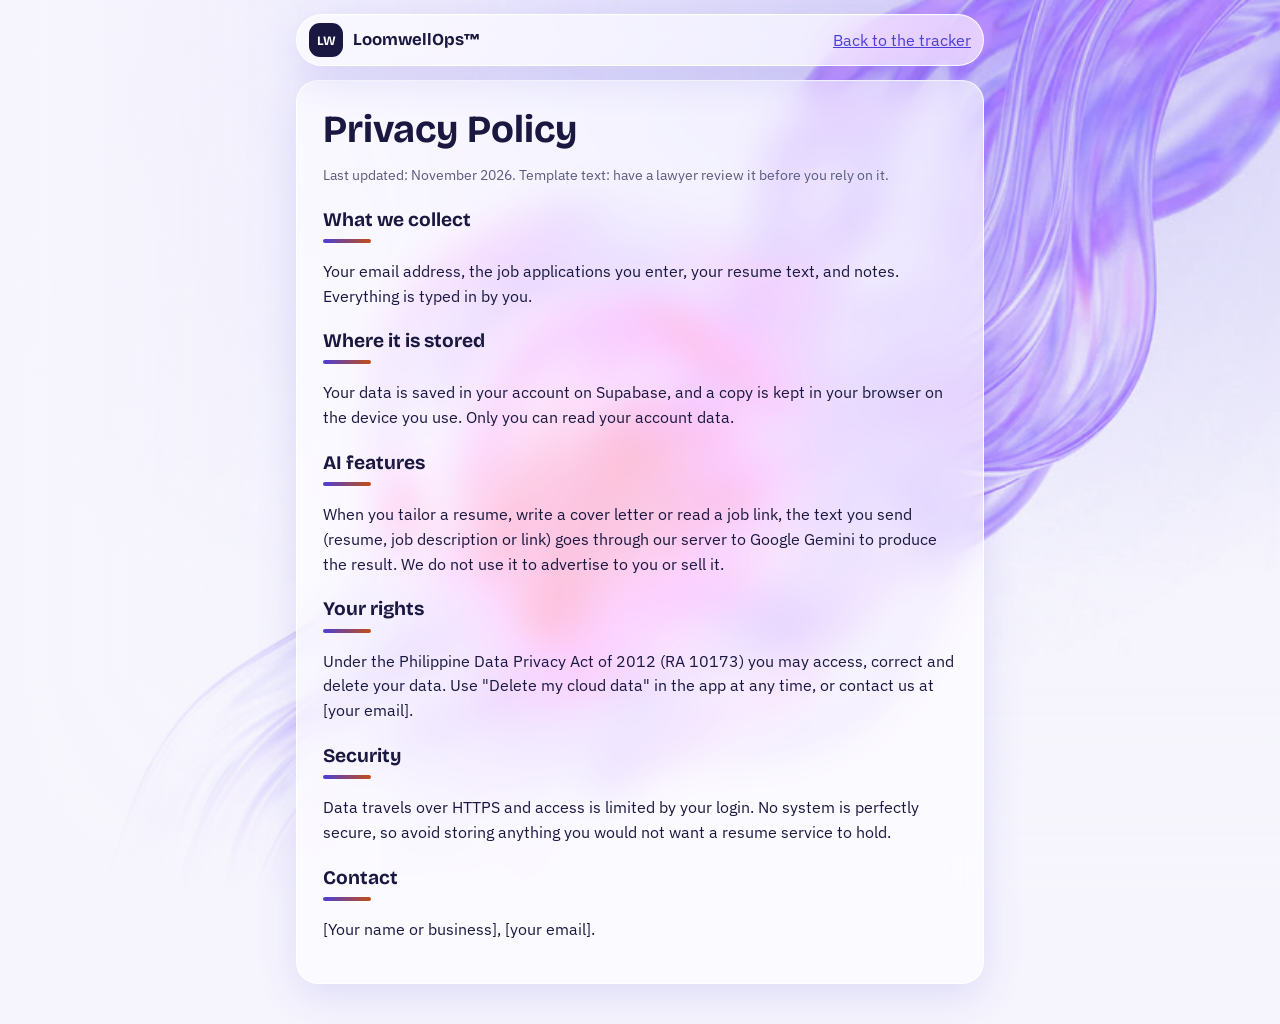
==== privacy.html @ 44b45380 "Add files via upload" ====
<!DOCTYPE html><html lang="en"><head><meta charset="utf-8"><meta name="viewport" content="width=device-width, initial-scale=1"><title>Privacy Policy | LoomwellOps™</title>
<link href="https://fonts.googleapis.com/css2?family=Bricolage+Grotesque:opsz,wght@12..96,500;12..96,700&family=IBM+Plex+Sans:wght@400;500&display=swap" rel="stylesheet"><link rel="stylesheet" href="style.css?v=2"></head>
<body><div class="bg" aria-hidden="true"></div><main style="max-width:720px"><header class="top"><span class="brand"><i>LW</i><b>LoomwellOps™</b></span><div class="tr"><a href="./">Back to the tracker</a></div></header>
<div class="panel" style="padding:1.6rem"><h1>Privacy Policy</h1><p class="note">Last updated: November 2026. Template text: have a lawyer review it before you rely on it.</p><h2>What we collect</h2><p>Your email address, the job applications you enter, your resume text, and notes. Everything is typed in by you.</p>
<h2>Where it is stored</h2><p>Your data is saved in your account on Supabase, and a copy is kept in your browser on the device you use. Only you can read your account data.</p>
<h2>AI features</h2><p>When you tailor a resume, write a cover letter or read a job link, the text you send (resume, job description or link) goes through our server to Google Gemini to produce the result. We do not use it to advertise to you or sell it.</p>
<h2>Your rights</h2><p>Under the Philippine Data Privacy Act of 2012 (RA 10173) you may access, correct and delete your data. Use "Delete my cloud data" in the app at any time, or contact us at [your email].</p>
<h2>Security</h2><p>Data travels over HTTPS and access is limited by your login. No system is perfectly secure, so avoid storing anything you would not want a resume service to hold.</p>
<h2>Contact</h2><p>[Your name or business], [your email].</p></div></main></body></html>
---- style.css ----
:root{box-sizing:border-box;padding-top:env(safe-area-inset-top,0px);padding-bottom:env(safe-area-inset-bottom,0px);--bg:#f6f5fd;--surface:#fff;--ink:#1a1840;--muted:#5b5a7d;--line:#dedcf2;--accent:#4b3fd6;--accent-ink:#fff;--mark:#f3c76b;--g2:#c24e17;--glow:rgba(75,63,214,.18);--bgimg:url(bg-light.webp)}
@media (prefers-color-scheme:dark){:root:not([data-theme="light"]){--bg:#13112b;--surface:#1d1a3f;--ink:#ecebfa;--muted:#a8a6cf;--line:#2f2b5e;--accent:#9c93ff;--accent-ink:#13112b;--mark:#c99a2e;--g2:#ff9a76;--glow:rgba(156,147,255,.38);--bgimg:url(bg.jpg)}}
:root[data-theme="dark"]{--bg:#13112b;--surface:#1d1a3f;--ink:#ecebfa;--muted:#a8a6cf;--line:#2f2b5e;--accent:#9c93ff;--accent-ink:#13112b;--mark:#c99a2e;--g2:#ff9a76;--glow:rgba(156,147,255,.38);--bgimg:url(bg.jpg)}
html{scroll-padding-top:env(safe-area-inset-top,0px)}
*,*::before,*::after{box-sizing:border-box}
body{margin:0;background-color:var(--bg);background-image:radial-gradient(circle at 90% -8%,var(--glow),transparent 42%);background-repeat:no-repeat;color:var(--ink);font:400 1rem/1.55 "IBM Plex Sans",system-ui,sans-serif}
h1,h2,h3,h4,.chip b{font-family:"Bricolage Grotesque","IBM Plex Sans",sans-serif;line-height:1.15;margin:0}
a{color:var(--accent)}
main{max-width:1060px;margin:0 auto;padding:14px 16px 40px}
nav{display:flex;align-items:center;justify-content:space-between;gap:10px;padding:6px 0 14px}
nav b{font-family:"Bricolage Grotesque",sans-serif;font-size:1.1rem}
h1{font-size:clamp(1.7rem,4vw,2.4rem)}
.grad{color:var(--accent);background:linear-gradient(90deg,var(--accent),var(--g2));-webkit-background-clip:text;background-clip:text;-webkit-text-fill-color:transparent}
h2::after,h1::after{content:"";display:block;width:3rem;height:4px;border-radius:2px;margin-top:.5rem;background:linear-gradient(90deg,var(--accent),var(--g2))}
h2{font-size:1.2rem;margin:22px 0 12px}
input,select,textarea,button{font:inherit;color:var(--ink);background:var(--surface);border:1px solid var(--line);border-radius:.5rem;padding:.45rem .7rem}
textarea{width:100%;resize:vertical}
button{cursor:pointer;border:2px solid var(--accent);border-radius:2rem;background:transparent;color:var(--accent);font-weight:500;padding:.35rem 1rem}
button:hover{opacity:.85}button[aria-pressed=true],button.p{background:var(--accent);color:var(--accent-ink)}
button.p{box-shadow:0 6px 22px var(--glow)}button.s{padding:.15rem .75rem;font-size:.85rem}button:disabled{opacity:.5}
.stats{display:flex;flex-wrap:wrap;gap:10px;margin:14px 0}
.chip{background:color-mix(in srgb,var(--surface) 76%,transparent);backdrop-filter:blur(10px);border:1px solid var(--line);border-radius:.6rem;padding:.7rem 1rem;min-width:100px;transition:transform .2s,border-color .2s,box-shadow .2s}
.chip b{display:block;font-size:1.6rem;color:var(--accent)}.chip span{color:var(--muted);font-size:.88rem}
.chip input{width:3.4rem;padding:.1rem .3rem}
@media (hover:hover){.chip:hover,.card:hover{transform:translateY(-3px);border-color:var(--accent);box-shadow:0 10px 28px var(--glow)}}
.bar{display:flex;flex-wrap:wrap;gap:8px;margin-bottom:12px;align-items:center}
.bar input[type=search]{flex:1;min-width:150px}
.charts{display:grid;grid-template-columns:repeat(auto-fit,minmax(260px,1fr));gap:12px}
.panel{background:var(--surface);border:1px solid var(--line);border-radius:.6rem;padding:1rem}
.panel h4{margin-bottom:8px;font-size:1rem}
.br{display:grid;grid-template-columns:5.5rem 1fr 1.6rem;gap:8px;align-items:center;font-size:.85rem;margin:4px 0;color:var(--muted)}
.br i{display:block;height:10px;border-radius:5px;background:linear-gradient(90deg,var(--accent),var(--g2));min-width:3px}
.card{background:var(--surface);border:1px solid var(--line);border-radius:.6rem;padding:.8rem 1rem;margin-bottom:8px;display:grid;grid-template-columns:1fr auto;gap:6px 12px;align-items:center;transition:transform .2s,border-color .2s,box-shadow .2s}
.card h3{font-size:1rem}.card small{color:var(--muted)}
.act{display:flex;gap:6px;flex-wrap:wrap;justify-content:flex-end;align-items:center}
.tag{border-radius:2rem;padding:0 .6rem;font-size:.72rem;font-weight:700;margin-left:6px;border:1px solid var(--accent);color:var(--accent);white-space:nowrap}
.tag.w{background:var(--mark);border-color:var(--mark);color:#1a1840}
.dot{display:inline-block;width:8px;height:8px;border-radius:50%;background:var(--g2);margin-left:6px}
.kb{display:flex;gap:10px;overflow-x:auto;padding-bottom:8px;align-items:flex-start}
.col{min-width:220px;flex:1 0 220px;background:color-mix(in srgb,var(--accent) 6%,var(--bg));border:1px solid var(--line);border-radius:.7rem;padding:8px;min-height:120px}
.col h4{font-size:.9rem;padding:2px 4px 8px;display:flex;justify-content:space-between}
.col .card{grid-template-columns:1fr;cursor:grab}.col.over{border-color:var(--accent);box-shadow:0 0 0 2px var(--glow)}
dialog{background:var(--bg);color:var(--ink);border:1px solid var(--line);border-radius:1rem;width:min(780px,94vw);padding:18px;max-height:92vh}
#dr.drag textarea{outline:2px dashed var(--accent,#9c93ff)}dialog::backdrop{background:#0009}dialog h3{font-size:1.2rem;margin-bottom:4px}
dialog label{display:block;margin:10px 0 4px;font-weight:500;font-size:.88rem}
.row{display:flex;gap:8px;flex-wrap:wrap;margin-top:10px;align-items:center}
.note{color:var(--muted);font-size:.88rem}
.bg{position:fixed;inset:0;z-index:-1;pointer-events:none}
.bg::before{content:"";position:absolute;inset:0;background:var(--bgimg) right top/cover no-repeat}
.bg::after{content:"";position:absolute;inset:0;background:linear-gradient(90deg,var(--bg) 0,transparent 60%),linear-gradient(0deg,var(--bg) 0,transparent 35%)}
@media(max-width:640px){.bg{opacity:.5}}
[hidden]{display:none!important}
#auth{max-width:440px;margin:6vh auto}.brand{font-size:1.25rem}
footer{margin-top:36px;padding-top:14px;border-top:1px solid var(--line)}
@media print{nav,.bar,.kb,.bg{display:none}}
#demobar{padding:.6rem 1rem;background:color-mix(in srgb,var(--accent,#9c93ff) 20%,var(--bg));border-bottom:1px solid var(--line);font-size:.9rem;display:flex;gap:.75rem;align-items:center;flex-wrap:wrap}#demobar[hidden]{display:none}#msg:not(:empty){position:fixed;left:50%;transform:translateX(-50%);bottom:1.2rem;max-width:90vw;background:var(--surface);color:var(--ink);border:1px solid var(--accent,#9c93ff);padding:.6rem 1rem;border-radius:.7rem;box-shadow:0 8px 24px #0006;z-index:60}
.empty{padding:1.2rem;border:1px dashed var(--line);border-radius:.8rem;color:var(--muted)}.empty b{color:var(--ink)}
#app{padding-bottom:4.5rem}#add{font-size:1.05rem;font-weight:700;padding:.7rem 1.3rem;box-shadow:0 0 0 3px color-mix(in srgb,var(--accent,#9c93ff) 40%,transparent),0 6px 18px #0005}#addf{position:fixed;right:1.1rem;bottom:1.1rem;z-index:40;font-size:1.05rem;font-weight:700;padding:.85rem 1.4rem;border-radius:2rem;box-shadow:0 0 0 3px color-mix(in srgb,var(--accent,#9c93ff) 40%,transparent),0 10px 28px #0007}@media(prefers-reduced-motion:no-preference){#addf{animation:pulse 2.4s ease-out 3}@keyframes pulse{0%{box-shadow:0 0 0 0 color-mix(in srgb,var(--accent,#9c93ff) 70%,transparent),0 10px 28px #0007}70%{box-shadow:0 0 0 14px transparent,0 10px 28px #0007}100%{box-shadow:0 0 0 0 transparent,0 10px 28px #0007}}}


:root{--blur:18px;--gl:rgba(255,255,255,.6);--gl2:rgba(255,255,255,.35);--gb:rgba(255,255,255,.9);--sh:0 12px 40px rgba(75,63,214,.14);--pill:#1a1840;--pill-ink:#fff}
@media (prefers-color-scheme:dark){:root:not([data-theme="light"]){--gl:rgba(255,255,255,.08);--gl2:rgba(255,255,255,.04);--gb:rgba(255,255,255,.15);--sh:0 14px 48px rgba(0,0,0,.4);--pill:#fff;--pill-ink:#13112b}}
:root[data-theme="dark"]{--gl:rgba(255,255,255,.08);--gl2:rgba(255,255,255,.04);--gb:rgba(255,255,255,.15);--sh:0 14px 48px rgba(0,0,0,.4);--pill:#fff;--pill-ink:#13112b}
main{max-width:1180px}
.bg::after{background:linear-gradient(90deg,var(--bg) 0,transparent 40%),linear-gradient(0deg,var(--bg) 0,transparent 25%)}
.top,.chip,.panel,.dock,dialog{background:var(--gl);border:1px solid var(--gb);box-shadow:var(--sh),inset 0 1px 0 rgba(255,255,255,.14);-webkit-backdrop-filter:blur(var(--blur)) saturate(1.5);backdrop-filter:blur(var(--blur)) saturate(1.5)}
.top{position:sticky;top:8px;z-index:30;display:flex;align-items:center;gap:12px;flex-wrap:wrap;border-radius:26px;padding:8px 12px;margin:0 0 14px}
.brand{display:flex;align-items:center;gap:10px;flex:1;font-size:1.05rem}
.brand i{display:grid;place-items:center;width:34px;height:34px;border-radius:11px;background:var(--pill);color:var(--pill-ink);font:700 .8rem "Bricolage Grotesque",sans-serif}
.brand b{font-family:"Bricolage Grotesque",sans-serif}
.tr{flex:1;display:flex;justify-content:flex-end;align-items:center;gap:8px}
.tr .note{max-width:14ch;overflow:hidden;text-overflow:ellipsis;white-space:nowrap}
.gs{display:flex;align-items:center;gap:6px;font-size:.8rem;color:var(--muted)}
.gs input{width:72px;padding:0;border:0;background:none;accent-color:var(--pill)}
.tabs{position:relative;display:flex;gap:2px;padding:4px;border-radius:999px;background:var(--gl2);border:1px solid var(--gb)}
.tabs button{position:relative;z-index:1;border:0;background:none;box-shadow:none;color:var(--muted);padding:.4rem 1rem;white-space:nowrap}
.tabs button[aria-selected=true]{color:var(--pill-ink)}
.tabs i{position:absolute;top:4px;bottom:4px;left:0;border-radius:999px;background:var(--pill);box-shadow:0 4px 16px rgba(0,0,0,.25);transition:transform .45s cubic-bezier(.3,1.25,.4,1),width .45s cubic-bezier(.3,1.25,.4,1)}
button{border:1px solid var(--gb);background:var(--gl2);color:var(--ink);border-radius:999px}
button[aria-pressed=true],button.p{background:var(--pill);color:var(--pill-ink);border-color:transparent;box-shadow:0 6px 20px rgba(0,0,0,.2)}
input,select,textarea{background:color-mix(in srgb,var(--ink) 7%,transparent);border:1px solid var(--gb);border-radius:14px}
select option{background:var(--surface);color:var(--ink)}
#app{position:relative;isolation:isolate;display:grid;grid-template-columns:auto minmax(0,1fr);column-gap:22px;padding:clamp(14px,2.6vw,30px);border-radius:32px;border:1px solid var(--gb)}
#app::before{content:"";position:absolute;inset:0;z-index:-1;border-radius:inherit;background:var(--gl2);-webkit-backdrop-filter:blur(var(--blur));backdrop-filter:blur(var(--blur))}
#app>*{grid-column:2}#app>.dock{grid-column:1;grid-row:1/span 12}
.dock{position:sticky;top:96px;align-self:start;display:flex;flex-direction:column;gap:6px;padding:8px;border-radius:24px}
.dock button{position:relative;display:grid;place-items:center;width:42px;height:42px;padding:0;border:0;background:none;box-shadow:none;color:var(--muted)}
.dock button:hover{background:var(--gl2);color:var(--ink);opacity:1}
.dock button::after{content:attr(data-tip);position:absolute;left:52px;top:50%;translate:0 -50%;white-space:nowrap;font-size:.78rem;padding:.2rem .6rem;border-radius:8px;background:var(--pill);color:var(--pill-ink);opacity:0;pointer-events:none;transition:opacity .15s}
.dock button:hover::after,.dock button:focus-visible::after{opacity:1}
.dock svg{width:20px;height:20px;fill:none;stroke:currentColor;stroke-width:1.8;stroke-linecap:round;stroke-linejoin:round}
.hd{display:flex;justify-content:space-between;align-items:flex-end;gap:12px;margin:6px 0 18px}
.hd h1{font-size:clamp(2rem,5vw,3rem);font-weight:500;letter-spacing:-.02em}h1::after{display:none}.hd p{margin:.3rem 0 0}
.chip{border-radius:20px;padding:1rem 1.2rem;flex:1 1 150px}.chip b{font-size:2rem;font-weight:500;color:var(--ink)}
.panel{border-radius:22px;padding:1.1rem 1.2rem}
.charts{grid-template-columns:repeat(6,1fr)}#ch .panel{grid-column:span 2}#ch .s4{grid-column:span 4}#ch .s3{grid-column:span 3}
.ring{position:relative;width:140px;aspect-ratio:1;margin:10px auto;display:grid;place-items:center}
.ring::before{content:"";position:absolute;inset:0;border-radius:50%;background:conic-gradient(var(--pill) calc(var(--p)*1%),color-mix(in srgb,var(--ink) 12%,transparent) 0);-webkit-mask:radial-gradient(farthest-side,#0000 calc(100% - 11px),#000 calc(100% - 10px));mask:radial-gradient(farthest-side,#0000 calc(100% - 11px),#000 calc(100% - 10px))}
.ring b{font:500 1.9rem "Bricolage Grotesque",sans-serif}
.vb{display:flex;gap:10px;height:170px}.vb>div{flex:1;display:grid;grid-template-rows:1fr auto;gap:6px;min-width:0}
.vb .t{display:flex;flex-direction:column;justify-content:flex-end;align-items:center;gap:4px}
.vb i{width:min(100%,38px);height:max(4px,calc((100% - 22px)*var(--r)));border-radius:10px 10px 4px 4px;background:linear-gradient(0deg,var(--accent),var(--g2))}
.vb span{font-size:.7rem;color:var(--muted);text-align:center;line-height:1.1}
.rw{display:grid;grid-template-columns:1fr auto;gap:1px 12px;padding:.55rem .6rem;border-radius:14px;cursor:pointer}.rw:hover{background:var(--gl2)}
.rw b{font-weight:500}.rw small{grid-column:1;color:var(--muted)}.rw .tag{grid-row:1/span 2;grid-column:2;align-self:center}
.col{background:var(--gl2);border:1px solid var(--gb);border-radius:22px;padding:10px}
.card{background:var(--gl);border:1px solid var(--gb);border-left:3px solid var(--accent);border-radius:18px;box-shadow:none}
.card[data-st=Interviewing],.card[data-st=Screening],.card[data-st=Assessment]{border-left-color:var(--mark)}
.card[data-st="Offer Received"]{border-left-color:#5ad6a0}
.card[data-st=Rejected],.card[data-st=Ghosted],.card[data-st=Withdrawn]{border-left-color:var(--muted)}
@media (hover:hover){.chip:hover,.card:hover{box-shadow:0 12px 30px var(--glow)}}
dialog{border-radius:28px;color:var(--ink);background:color-mix(in srgb,var(--bg) 72%,transparent)}
dialog::backdrop{background:rgba(8,6,24,.5);-webkit-backdrop-filter:blur(6px);backdrop-filter:blur(6px)}
body:not([data-view=ov]) :is(#stats,#ch){display:none}
body[data-view=ov] :is(.tools,#list){display:none}
body:has(#app[hidden]) :is(.tabs,.gs){display:none}
@media(min-width:821px){#addf{display:none}}
@media(max-width:820px){.dock,#hadd,.gs{display:none}#app{display:block;padding-bottom:5rem}.tabs{order:3;flex:1 0 100%;overflow-x:auto}.charts{grid-template-columns:1fr}#ch .panel{grid-column:auto!important}}
@media(prefers-reduced-motion:reduce){.tabs i{transition:none}}
@media print{.top,.dock{display:none}}
#ch .s6{grid-column:1/-1}.rg{display:flex;gap:6px;margin-bottom:8px}.ln{width:100%;height:170px;display:block}
.rw>span{grid-row:1/span 2;grid-column:2;align-self:center}
.col:not(:has(.card)){min-width:120px;flex:0 0 120px;opacity:.7}
@media(max-width:820px){.top{-webkit-backdrop-filter:none;backdrop-filter:none;background:color-mix(in srgb,var(--bg) 82%,transparent)}
.tabs{position:fixed;order:0;flex:none;left:50%;translate:-50% 0;bottom:calc(12px + env(safe-area-inset-bottom,0px));z-index:35;max-width:94vw;overflow-x:auto;background:var(--gl);box-shadow:var(--sh);-webkit-backdrop-filter:blur(var(--blur));backdrop-filter:blur(var(--blur))}
#addf{bottom:5.5rem}#app{padding-bottom:8rem}}
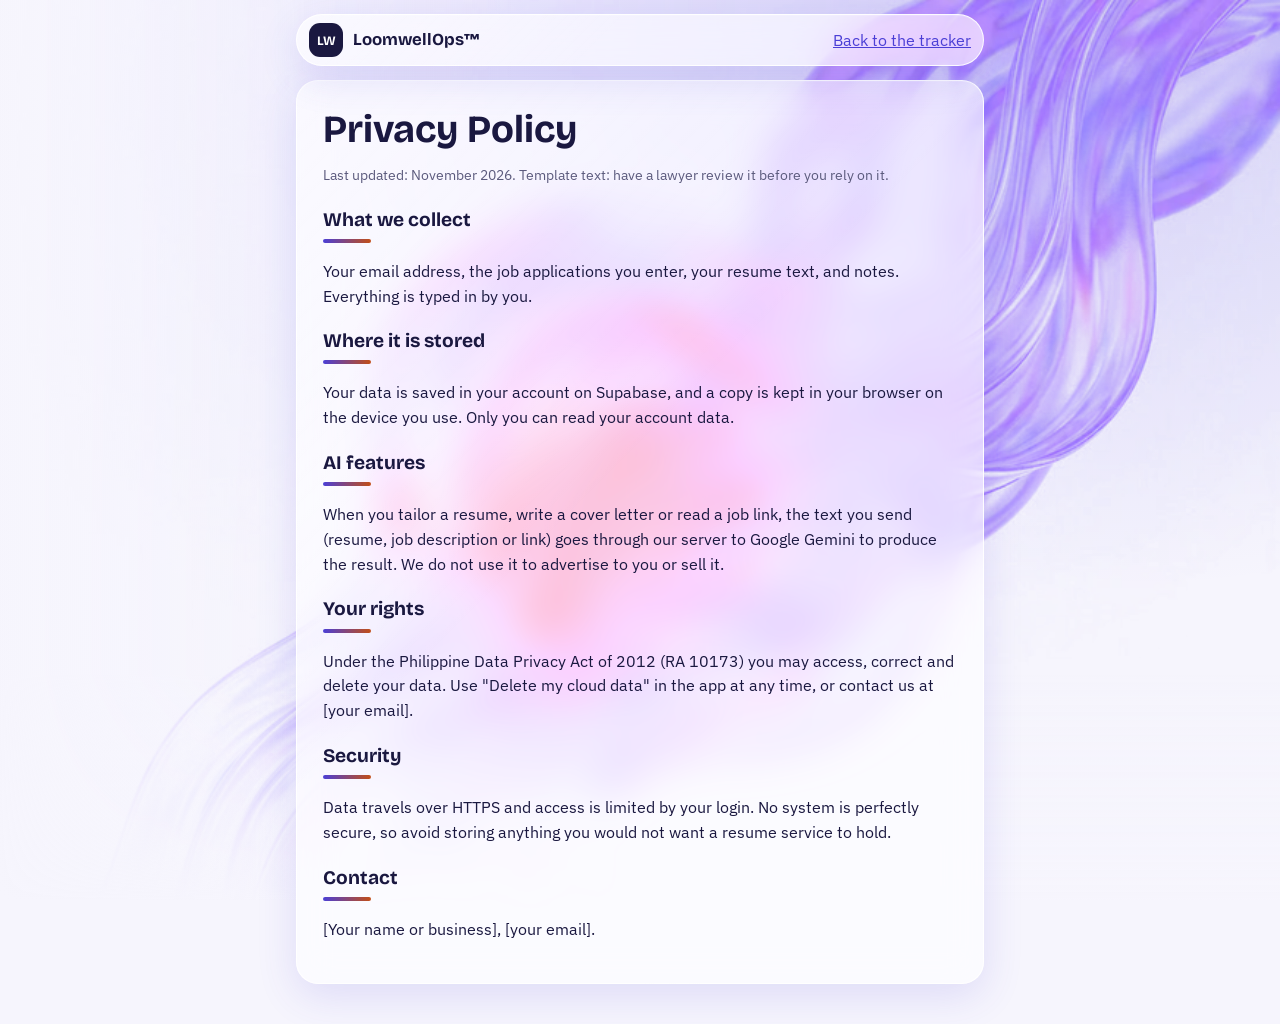
==== commit 209eeb16: "Add files via upload" ====
--- a/privacy.html
+++ b/privacy.html
@@ -1,5 +1,5 @@
 <!DOCTYPE html><html lang="en"><head><meta charset="utf-8"><meta name="viewport" content="width=device-width, initial-scale=1"><title>Privacy Policy | LoomwellOps™</title>
-<link href="https://fonts.googleapis.com/css2?family=Bricolage+Grotesque:opsz,wght@12..96,500;12..96,700&family=IBM+Plex+Sans:wght@400;500&display=swap" rel="stylesheet"><link rel="stylesheet" href="style.css?v=2"></head>
+<link href="https://fonts.googleapis.com/css2?family=Bricolage+Grotesque:opsz,wght@12..96,500;12..96,700&family=IBM+Plex+Sans:wght@400;500&display=swap" rel="stylesheet"><link rel="stylesheet" href="style.css?v=3"></head>
 <body><div class="bg" aria-hidden="true"></div><main style="max-width:720px"><header class="top"><span class="brand"><i>LW</i><b>LoomwellOps™</b></span><div class="tr"><a href="./">Back to the tracker</a></div></header>
 <div class="panel" style="padding:1.6rem"><h1>Privacy Policy</h1><p class="note">Last updated: November 2026. Template text: have a lawyer review it before you rely on it.</p><h2>What we collect</h2><p>Your email address, the job applications you enter, your resume text, and notes. Everything is typed in by you.</p>
 <h2>Where it is stored</h2><p>Your data is saved in your account on Supabase, and a copy is kept in your browser on the device you use. Only you can read your account data.</p>
--- a/style.css
+++ b/style.css
@@ -60,11 +60,11 @@
 
 
 :root{--blur:18px;--gl:rgba(255,255,255,.6);--gl2:rgba(255,255,255,.35);--gb:rgba(255,255,255,.9);--sh:0 12px 40px rgba(75,63,214,.14);--pill:#1a1840;--pill-ink:#fff}
-@media (prefers-color-scheme:dark){:root:not([data-theme="light"]){--gl:rgba(255,255,255,.08);--gl2:rgba(255,255,255,.04);--gb:rgba(255,255,255,.15);--sh:0 14px 48px rgba(0,0,0,.4);--pill:#fff;--pill-ink:#13112b}}
-:root[data-theme="dark"]{--gl:rgba(255,255,255,.08);--gl2:rgba(255,255,255,.04);--gb:rgba(255,255,255,.15);--sh:0 14px 48px rgba(0,0,0,.4);--pill:#fff;--pill-ink:#13112b}
+@media (prefers-color-scheme:dark){:root:not([data-theme="light"]){--gl:rgba(24,20,56,.45);--gl2:rgba(24,20,56,.3);--gb:rgba(255,255,255,.15);--sh:0 14px 48px rgba(0,0,0,.4);--pill:#fff;--pill-ink:#13112b}}
+:root[data-theme="dark"]{--gl:rgba(24,20,56,.45);--gl2:rgba(24,20,56,.3);--gb:rgba(255,255,255,.15);--sh:0 14px 48px rgba(0,0,0,.4);--pill:#fff;--pill-ink:#13112b}
 main{max-width:1180px}
 .bg::after{background:linear-gradient(90deg,var(--bg) 0,transparent 40%),linear-gradient(0deg,var(--bg) 0,transparent 25%)}
-.top,.chip,.panel,.dock,dialog{background:var(--gl);border:1px solid var(--gb);box-shadow:var(--sh),inset 0 1px 0 rgba(255,255,255,.14);-webkit-backdrop-filter:blur(var(--blur)) saturate(1.5);backdrop-filter:blur(var(--blur)) saturate(1.5)}
+.top,.chip,.panel,.dock,dialog{background:linear-gradient(135deg,rgba(255,255,255,.12),transparent 45%),var(--gl);border:1px solid var(--gb);box-shadow:var(--sh),inset 0 1px 0 rgba(255,255,255,.14);-webkit-backdrop-filter:blur(var(--blur)) saturate(1.5);backdrop-filter:blur(var(--blur)) saturate(1.5)}
 .top{position:sticky;top:8px;z-index:30;display:flex;align-items:center;gap:12px;flex-wrap:wrap;border-radius:26px;padding:8px 12px;margin:0 0 14px}
 .brand{display:flex;align-items:center;gap:10px;flex:1;font-size:1.05rem}
 .brand i{display:grid;place-items:center;width:34px;height:34px;border-radius:11px;background:var(--pill);color:var(--pill-ink);font:700 .8rem "Bricolage Grotesque",sans-serif}
@@ -126,3 +126,37 @@
 .tabs{position:fixed;order:0;flex:none;left:50%;translate:-50% 0;bottom:calc(12px + env(safe-area-inset-bottom,0px));z-index:35;max-width:94vw;overflow-x:auto;background:var(--gl);box-shadow:var(--sh);-webkit-backdrop-filter:blur(var(--blur));backdrop-filter:blur(var(--blur))}
 #addf{bottom:5.5rem}#app{padding-bottom:8rem}}
 
+
+.panel{position:relative}
+.tabs svg,.dock svg{flex:none}.tabs svg{width:15px;height:15px;fill:none;stroke:currentColor;stroke-width:1.8;stroke-linecap:round;stroke-linejoin:round;margin-right:6px;vertical-align:-2px}
+.tabs em{font-style:normal;min-width:16px;height:16px;padding:0 4px;margin-left:6px;border-radius:8px;background:var(--mark);color:#1a1840;font-size:.68rem;font-weight:700;display:inline-grid;place-items:center}.tabs em:empty{display:none}
+.dock button[aria-current=true]{background:var(--pill);color:var(--pill-ink)}.dock hr{border:0;height:1px;background:var(--gb);margin:4px 8px;width:auto}
+.tr .note#who{max-width:none;width:34px;height:34px;flex:none;border-radius:50%;font-size:0;background:var(--gl2);border:1px solid var(--gb);display:grid;place-items:center}
+.tr #who::before{content:attr(data-i);font:500 .85rem "IBM Plex Sans",sans-serif;color:var(--ink)}#who:empty{display:none}
+.gs{padding:.3rem .8rem;border:1px solid var(--gb);border-radius:999px;background:var(--gl2)}
+.hr{display:flex;align-items:center;gap:14px}#gr:empty{display:none}#gr{margin:0 0 .2rem}
+.hero .big{font:500 3.2rem/1.1 "Bricolage Grotesque",sans-serif;letter-spacing:-.03em;margin:.2rem 0 .4rem}.sp{display:block;width:100%;height:70px}
+.gl,.lg{display:flex;justify-content:space-between;font-size:.85rem;color:var(--muted)}.gl{margin:12px 0 6px}.lg{padding:3px 0}.gl b,.lg b{color:var(--ink);font-weight:500}
+.pb{height:6px;border-radius:3px;background:color-mix(in srgb,var(--ink) 12%,transparent)}.pb i{display:block;height:100%;border-radius:3px;background:var(--pill);transition:width .8s}
+.lgd{display:flex;gap:18px;font-size:.85rem;color:var(--muted);margin-bottom:6px}.lgd i{display:inline-block;width:8px;height:8px;border-radius:50%;background:var(--pill);margin-right:6px}.lgd .b i{background:var(--g2)}.lgd b{color:var(--ink);font-weight:500;margin-left:6px}
+.panel.s4 .rg{position:absolute;top:.9rem;right:1.1rem;margin:0}
+.av{display:inline-grid;place-items:center;width:28px;height:28px;border-radius:50%;background:var(--gl);border:1px solid var(--gb);margin-right:8px;font:500 .8rem "IBM Plex Sans",sans-serif;vertical-align:middle}
+.col h4 span{background:var(--gl);border:1px solid var(--gb);border-radius:999px;padding:0 .55rem;font-size:.75rem}
+@keyframes blurin{from{opacity:0;filter:blur(14px);transform:translateY(10px)}to{opacity:1;filter:blur(0);transform:none}}
+@keyframes rise{from{opacity:0;transform:translateY(8px)}to{opacity:1;transform:none}}
+@keyframes rv{from{clip-path:inset(0 100% 0 0)}to{clip-path:inset(0)}}
+.sw>.hd,.sw>.tools{animation:blurin .5s cubic-bezier(.2,.7,.2,1) both}
+.sw #ch>*,.sw .kb>*,.sw #stats>*{animation:blurin .6s cubic-bezier(.2,.7,.2,1) both}.sw #list>*{animation:rise .45s both}
+.sw .ln,.sw .sp{animation:rv 1s .2s ease-out both}
+.sw #ch>:nth-child(1),.sw .kb>:nth-child(1),.sw #list>:nth-child(1),.sw #stats>:nth-child(1){animation-delay:55ms}.sw #ch>:nth-child(2),.sw .kb>:nth-child(2),.sw #list>:nth-child(2),.sw #stats>:nth-child(2){animation-delay:110ms}.sw #ch>:nth-child(3),.sw .kb>:nth-child(3),.sw #list>:nth-child(3),.sw #stats>:nth-child(3){animation-delay:165ms}.sw #ch>:nth-child(4),.sw .kb>:nth-child(4),.sw #list>:nth-child(4),.sw #stats>:nth-child(4){animation-delay:220ms}.sw #ch>:nth-child(5),.sw .kb>:nth-child(5),.sw #list>:nth-child(5),.sw #stats>:nth-child(5){animation-delay:275ms}.sw #ch>:nth-child(6),.sw .kb>:nth-child(6),.sw #list>:nth-child(6),.sw #stats>:nth-child(6){animation-delay:330ms}.sw #ch>:nth-child(7),.sw .kb>:nth-child(7),.sw #list>:nth-child(7),.sw #stats>:nth-child(7){animation-delay:385ms}.sw #ch>:nth-child(8),.sw .kb>:nth-child(8),.sw #list>:nth-child(8),.sw #stats>:nth-child(8){animation-delay:440ms}
+@media(prefers-reduced-motion:reduce){.sw,.sw *{animation:none!important}}
+@media(max-width:820px){.chip,.panel{-webkit-backdrop-filter:none;backdrop-filter:none;background:color-mix(in srgb,var(--surface) 72%,transparent)}.hr .note{display:none}.hero .big{font-size:2.6rem}}
+.kb{gap:12px}.col{flex:1 0 270px;min-width:270px}
+.col:not(:has(.card)){min-width:150px;flex:0 0 150px}
+.col .card select{display:none}.col .act{justify-content:flex-start}
+.col h4{gap:8px;align-items:center}
+.chip input{background:none;border:0;border-bottom:1px dashed var(--muted);border-radius:0;font:inherit;width:2.6rem;padding:0 .2rem;color:inherit}
+@media(min-width:821px){.tools #add{display:none}}
+.tabs{flex:none}.brand,.tr{min-width:0}.chip input{width:3.4rem}
+@media(max-width:1340px){.gs{font-size:0;padding:.35rem .7rem}}
+@media(max-width:820px){.tabs button{padding:.45rem .65rem;font-size:.82rem}.tabs svg{display:none}}
